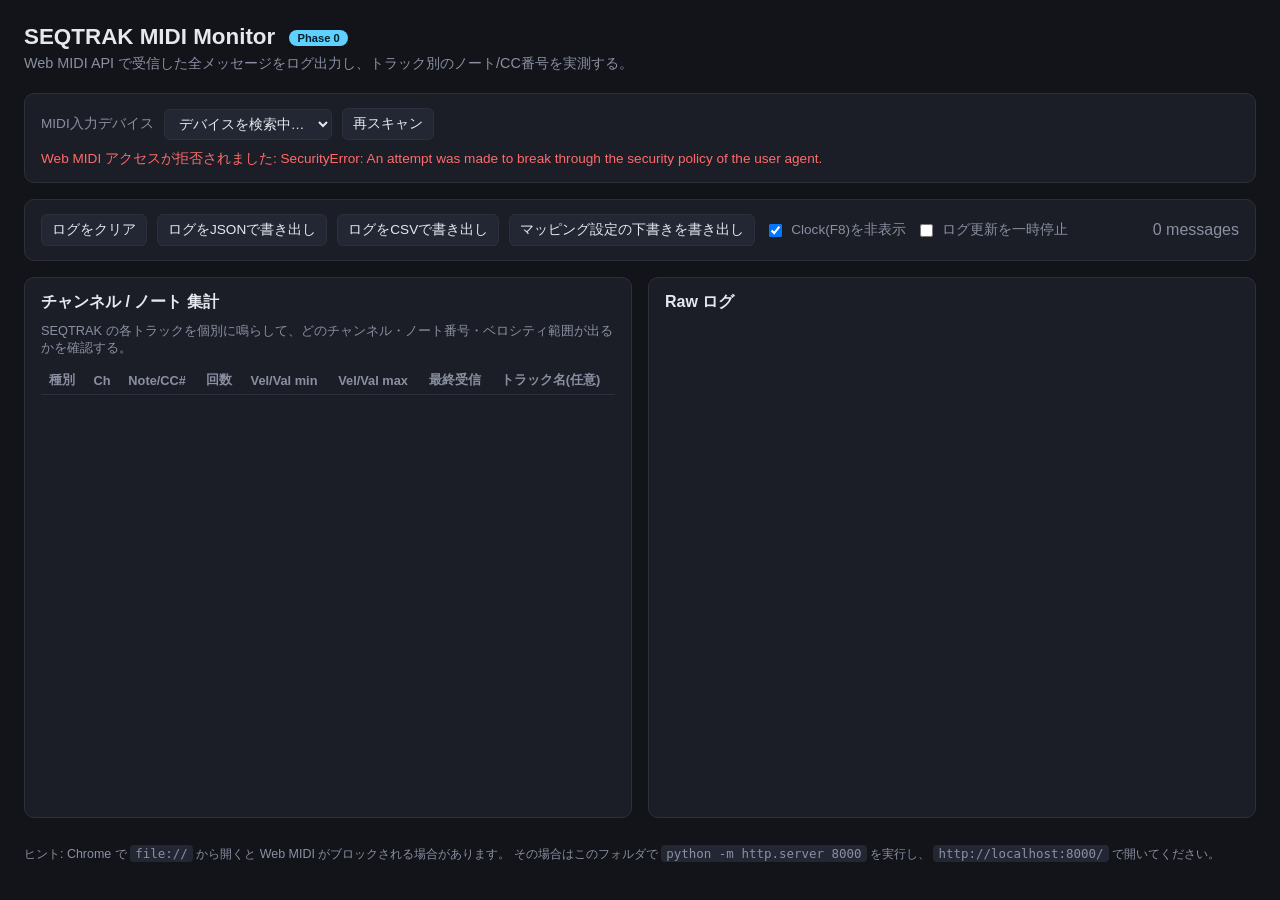
==== midi-monitor/index.html @ f365b064 "Initial project scaffold + Phase 0 MIDI monitor tool - Add project structure per requirements doc (d" ====
<!DOCTYPE html>
<html lang="ja">
<head>
<meta charset="UTF-8">
<meta name="viewport" content="width=device-width, initial-scale=1.0">
<title>MIDI Monitor — Phase 0</title>
<link rel="stylesheet" href="style.css">
</head>
<body>
<header>
  <h1>SEQTRAK MIDI Monitor <span class="phase">Phase 0</span></h1>
  <p class="sub">Web MIDI API で受信した全メッセージをログ出力し、トラック別のノート/CC番号を実測する。</p>
</header>

<section class="panel" id="connection-panel">
  <div class="row">
    <label for="input-select">MIDI入力デバイス</label>
    <select id="input-select"><option>デバイスを検索中…</option></select>
    <button id="refresh-btn">再スキャン</button>
  </div>
  <p id="status" class="status status-pending">Web MIDI へのアクセスを要求しています…</p>
</section>

<section class="panel">
  <div class="row controls">
    <button id="clear-btn">ログをクリア</button>
    <button id="export-log-btn">ログをJSONで書き出し</button>
    <button id="export-csv-btn">ログをCSVで書き出し</button>
    <button id="export-mapping-btn">マッピング設定の下書きを書き出し</button>
    <label class="checkbox"><input type="checkbox" id="pause-clock" checked> Clock(F8)を非表示</label>
    <label class="checkbox"><input type="checkbox" id="pause-log"> ログ更新を一時停止</label>
    <span class="count" id="msg-count">0 messages</span>
  </div>
</section>

<main class="columns">
  <section class="panel summary-panel">
    <h2>チャンネル / ノート 集計</h2>
    <p class="hint">SEQTRAK の各トラックを個別に鳴らして、どのチャンネル・ノート番号・ベロシティ範囲が出るかを確認する。</p>
    <table id="summary-table">
      <thead>
        <tr>
          <th>種別</th><th>Ch</th><th>Note/CC#</th>
          <th>回数</th><th>Vel/Val min</th><th>Vel/Val max</th><th>最終受信</th><th>トラック名(任意)</th>
        </tr>
      </thead>
      <tbody></tbody>
    </table>
  </section>

  <section class="panel log-panel">
    <h2>Raw ログ</h2>
    <div id="log" class="log"></div>
  </section>
</main>

<footer>
  <p>
    ヒント: Chrome で <code>file://</code> から開くと Web MIDI がブロックされる場合があります。
    その場合はこのフォルダで <code>python -m http.server 8000</code> を実行し、
    <code>http://localhost:8000/</code> で開いてください。
  </p>
</footer>

<script src="main.js"></script>
</body>
</html>
---- midi-monitor/style.css ----
:root {
  --bg: #12141a;
  --panel: #1b1e27;
  --border: #2c303c;
  --text: #e6e8ee;
  --muted: #8a90a2;
  --accent: #5fd0ff;
  --ok: #4ad991;
  --warn: #ffb454;
  --err: #ff6b6b;
  font-family: -apple-system, "Segoe UI", "Hiragino Sans", "Yu Gothic", sans-serif;
}

* { box-sizing: border-box; }

body {
  margin: 0;
  background: var(--bg);
  color: var(--text);
  padding: 24px;
}

header h1 {
  margin: 0 0 4px;
  font-size: 1.4rem;
}

.phase {
  font-size: 0.7rem;
  background: var(--accent);
  color: #04222c;
  padding: 2px 8px;
  border-radius: 999px;
  vertical-align: middle;
  margin-left: 8px;
}

header .sub {
  margin: 0 0 20px;
  color: var(--muted);
  font-size: 0.9rem;
}

.panel {
  background: var(--panel);
  border: 1px solid var(--border);
  border-radius: 10px;
  padding: 14px 16px;
  margin-bottom: 16px;
}

.row {
  display: flex;
  align-items: center;
  gap: 10px;
  flex-wrap: wrap;
}

.controls .count {
  margin-left: auto;
  color: var(--muted);
  font-variant-numeric: tabular-nums;
}

label { font-size: 0.85rem; color: var(--muted); }

select, button {
  background: #232733;
  color: var(--text);
  border: 1px solid var(--border);
  border-radius: 6px;
  padding: 6px 10px;
  font-size: 0.85rem;
  cursor: pointer;
}

button:hover { border-color: var(--accent); }

.checkbox { display: flex; align-items: center; gap: 6px; }

.status { margin: 10px 0 0; font-size: 0.85rem; }
.status-pending { color: var(--warn); }
.status-ok { color: var(--ok); }
.status-error { color: var(--err); }

.columns {
  display: grid;
  grid-template-columns: 1fr 1fr;
  gap: 16px;
}

@media (max-width: 900px) {
  .columns { grid-template-columns: 1fr; }
}

h2 { font-size: 1rem; margin: 0 0 10px; }
.hint { color: var(--muted); font-size: 0.8rem; margin: 0 0 10px; }

table {
  width: 100%;
  border-collapse: collapse;
  font-size: 0.8rem;
}

th, td {
  text-align: left;
  padding: 5px 8px;
  border-bottom: 1px solid var(--border);
  font-variant-numeric: tabular-nums;
}

th { color: var(--muted); font-weight: 600; }

td input[type="text"] {
  width: 100%;
  background: transparent;
  border: 1px solid transparent;
  color: var(--text);
  padding: 3px 4px;
  border-radius: 4px;
  font-size: 0.8rem;
}
td input[type="text"]:hover, td input[type="text"]:focus {
  border-color: var(--border);
  background: #10131a;
}

.log {
  height: 480px;
  overflow-y: auto;
  font-family: "SF Mono", Menlo, Consolas, monospace;
  font-size: 0.78rem;
  line-height: 1.5;
  white-space: pre;
}

.log .line { padding: 1px 0; border-bottom: 1px dashed rgba(255,255,255,0.03); }
.log .note-on { color: var(--ok); }
.log .note-off { color: var(--muted); }
.log .cc { color: var(--accent); }
.log .clock { color: #444a5a; }
.log .transport { color: var(--warn); font-weight: bold; }
.log .spp { color: #c792ea; }
.log .other { color: var(--text); }

footer {
  color: var(--muted);
  font-size: 0.78rem;
  margin-top: 8px;
}
footer code {
  background: #232733;
  padding: 1px 5px;
  border-radius: 4px;
}
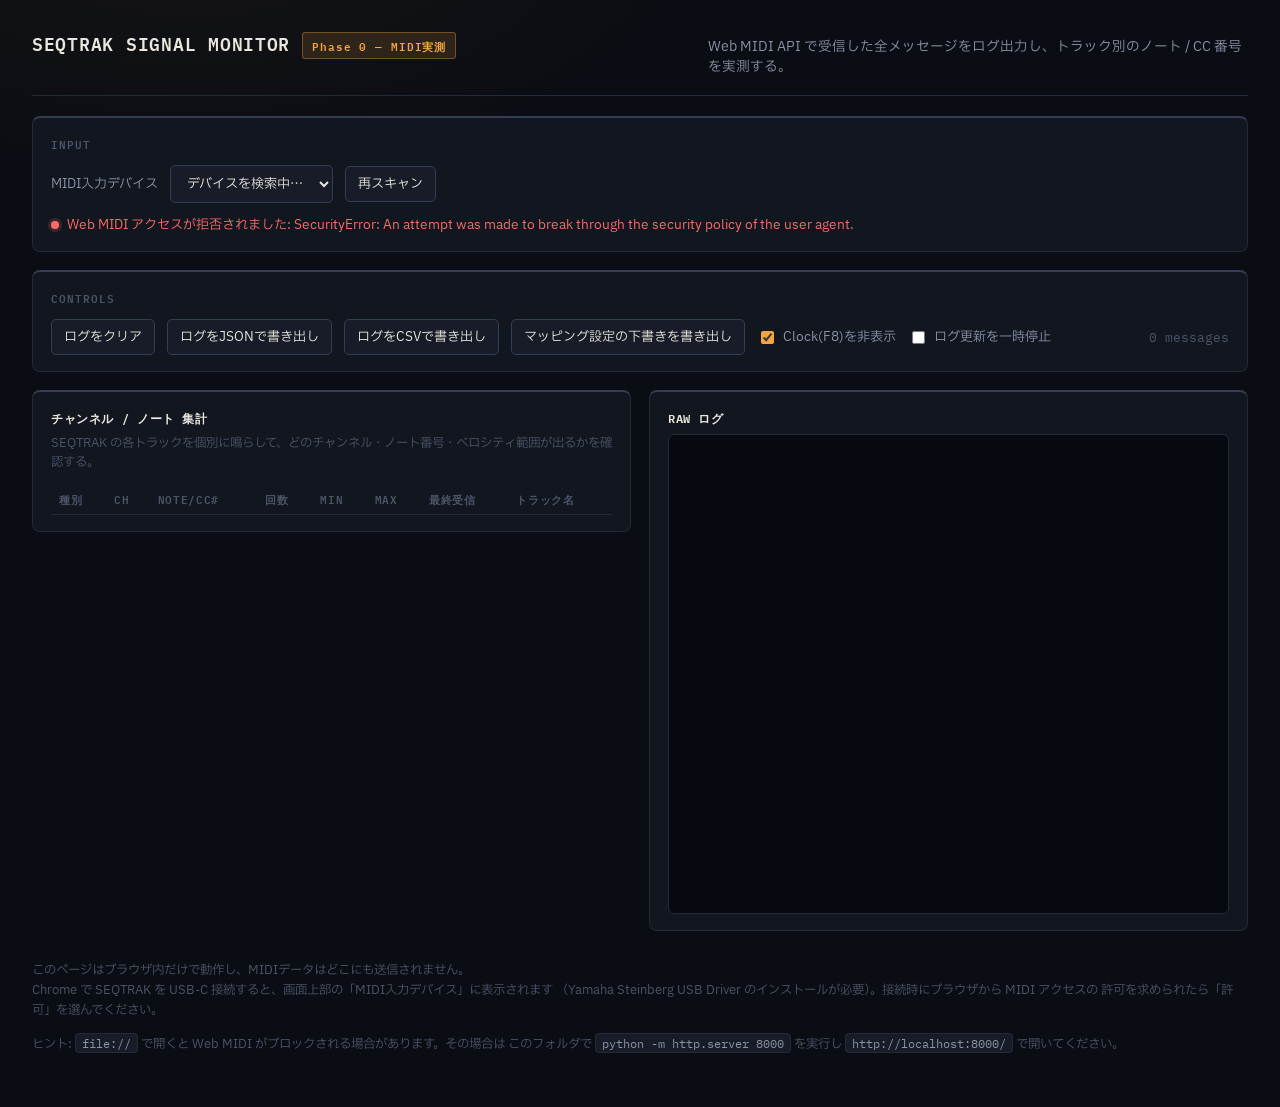
==== commit a38270c1: "Add GitHub Pages deploy for MIDI monitor; redesign UI Claude Artifact hosting blocks navigator.reque" ====
--- a/midi-monitor/index.html
+++ b/midi-monitor/index.html
@@ -3,25 +3,35 @@
 <head>
 <meta charset="UTF-8">
 <meta name="viewport" content="width=device-width, initial-scale=1.0">
-<title>MIDI Monitor — Phase 0</title>
+<title>SEQTRAK Signal Monitor — Phase 0</title>
+<link rel="preconnect" href="https://fonts.googleapis.com">
+<link rel="stylesheet" href="https://fonts.googleapis.com/css2?family=IBM+Plex+Sans+JP:wght@400;500;600;700&family=IBM+Plex+Mono:wght@400;500;600;700&display=swap">
 <link rel="stylesheet" href="style.css">
 </head>
 <body>
-<header>
-  <h1>SEQTRAK MIDI Monitor <span class="phase">Phase 0</span></h1>
-  <p class="sub">Web MIDI API で受信した全メッセージをログ出力し、トラック別のノート/CC番号を実測する。</p>
+<header class="device-strip">
+  <div class="title-block">
+    <h1>SEQTRAK Signal Monitor</h1>
+    <span class="phase-tag">Phase 0 — MIDI実測</span>
+  </div>
+  <p class="sub">Web MIDI API で受信した全メッセージをログ出力し、トラック別のノート / CC 番号を実測する。</p>
 </header>
 
 <section class="panel" id="connection-panel">
+  <p class="panel-label">Input</p>
   <div class="row">
     <label for="input-select">MIDI入力デバイス</label>
     <select id="input-select"><option>デバイスを検索中…</option></select>
     <button id="refresh-btn">再スキャン</button>
   </div>
-  <p id="status" class="status status-pending">Web MIDI へのアクセスを要求しています…</p>
+  <div class="status-line">
+    <span class="status-dot pending" id="status-dot"></span>
+    <span id="status" class="status-text pending">Web MIDI へのアクセスを要求しています…</span>
+  </div>
 </section>
 
 <section class="panel">
+  <p class="panel-label">Controls</p>
   <div class="row controls">
     <button id="clear-btn">ログをクリア</button>
     <button id="export-log-btn">ログをJSONで書き出し</button>
@@ -37,15 +47,17 @@
   <section class="panel summary-panel">
     <h2>チャンネル / ノート 集計</h2>
     <p class="hint">SEQTRAK の各トラックを個別に鳴らして、どのチャンネル・ノート番号・ベロシティ範囲が出るかを確認する。</p>
-    <table id="summary-table">
-      <thead>
-        <tr>
-          <th>種別</th><th>Ch</th><th>Note/CC#</th>
-          <th>回数</th><th>Vel/Val min</th><th>Vel/Val max</th><th>最終受信</th><th>トラック名(任意)</th>
-        </tr>
-      </thead>
-      <tbody></tbody>
-    </table>
+    <div class="table-wrap">
+      <table id="summary-table">
+        <thead>
+          <tr>
+            <th>種別</th><th>Ch</th><th>Note/CC#</th>
+            <th>回数</th><th>Min</th><th>Max</th><th>最終受信</th><th>トラック名</th>
+          </tr>
+        </thead>
+        <tbody></tbody>
+      </table>
+    </div>
   </section>
 
   <section class="panel log-panel">
@@ -56,12 +68,20 @@
 
 <footer>
   <p>
-    ヒント: Chrome で <code>file://</code> から開くと Web MIDI がブロックされる場合があります。
-    その場合はこのフォルダで <code>python -m http.server 8000</code> を実行し、
+    このページはブラウザ内だけで動作し、MIDIデータはどこにも送信されません。<br>
+    Chrome で SEQTRAK を USB-C 接続すると、画面上部の「MIDI入力デバイス」に表示されます
+    （Yamaha Steinberg USB Driver のインストールが必要）。接続時にブラウザから MIDI アクセスの
+    許可を求められたら「許可」を選んでください。
+  </p>
+  <p>
+    ヒント: <code>file://</code> で開くと Web MIDI がブロックされる場合があります。その場合は
+    このフォルダで <code>python -m http.server 8000</code> を実行し
     <code>http://localhost:8000/</code> で開いてください。
   </p>
 </footer>
 
+<div id="toast" class="toast" role="status" aria-live="polite"></div>
+
 <script src="main.js"></script>
 </body>
 </html>
--- a/midi-monitor/style.css
+++ b/midi-monitor/style.css
@@ -1,155 +1,346 @@
 :root {
-  --bg: #12141a;
-  --panel: #1b1e27;
-  --border: #2c303c;
-  --text: #e6e8ee;
-  --muted: #8a90a2;
-  --accent: #5fd0ff;
-  --ok: #4ad991;
-  --warn: #ffb454;
-  --err: #ff6b6b;
-  font-family: -apple-system, "Segoe UI", "Hiragino Sans", "Yu Gothic", sans-serif;
+  /* Night console palette — a hardware-panel look for a night-sky VJ tool. */
+  --bg: #0a0d13;
+  --panel: #12161f;
+  --panel-raised: #171c28;
+  --border: #232a38;
+  --border-strong: #333d54;
+  --text: #eae7de;
+  --text-dim: #8b93a8;
+  --text-faint: #4c5468;
+
+  --accent: #f2a541;       /* warm light-point amber — primary interactive */
+  --accent-soft: rgba(242, 165, 65, 0.14);
+
+  --note-on: #ffb74d;      /* triggered light point — warm, foreground neon */
+  --note-off: #5b6478;
+  --cc: #6fb7e0;           /* continuous control — cool, background window light */
+  --clock: #262d3d;
+  --transport: #ff7a59;
+  --spp: #c792ea;
+
+  --status-ok: #6fcf97;
+  --status-pending: #f2c94c;
+  --status-error: #ff6b6b;
+
+  --font-display: 'IBM Plex Mono', ui-monospace, 'SF Mono', Menlo, monospace;
+  --font-body: 'IBM Plex Sans JP', 'IBM Plex Sans', -apple-system, 'Hiragino Sans', 'Yu Gothic', sans-serif;
+  --font-mono: 'IBM Plex Mono', ui-monospace, 'SF Mono', Menlo, monospace;
 }
 
 * { box-sizing: border-box; }
 
 body {
   margin: 0;
-  background: var(--bg);
-  color: var(--text);
-  padding: 24px;
-}
-
-header h1 {
-  margin: 0 0 4px;
-  font-size: 1.4rem;
-}
-
-.phase {
-  font-size: 0.7rem;
-  background: var(--accent);
-  color: #04222c;
-  padding: 2px 8px;
-  border-radius: 999px;
-  vertical-align: middle;
-  margin-left: 8px;
-}
-
-header .sub {
-  margin: 0 0 20px;
-  color: var(--muted);
-  font-size: 0.9rem;
-}
+  background:
+    radial-gradient(ellipse 900px 500px at 15% -10%, rgba(242, 165, 65, 0.05), transparent 60%),
+    var(--bg);
+  color: var(--text);
+  font-family: var(--font-body);
+  padding: 28px 32px 40px;
+}
+
+a { color: var(--accent); }
+
+/* ---------- Header ---------- */
+
+.device-strip {
+  display: flex;
+  align-items: baseline;
+  justify-content: space-between;
+  flex-wrap: wrap;
+  gap: 8px 20px;
+  padding-bottom: 18px;
+  margin-bottom: 20px;
+  border-bottom: 1px solid var(--border);
+}
+
+.title-block {
+  display: flex;
+  align-items: baseline;
+  gap: 12px;
+  flex-wrap: wrap;
+}
+
+h1 {
+  margin: 0;
+  font-family: var(--font-display);
+  font-size: 1.15rem;
+  font-weight: 600;
+  letter-spacing: 0.04em;
+  text-transform: uppercase;
+  color: var(--text);
+}
+
+.phase-tag {
+  font-family: var(--font-display);
+  font-size: 0.68rem;
+  font-weight: 600;
+  letter-spacing: 0.08em;
+  background: var(--accent-soft);
+  color: var(--accent);
+  border: 1px solid rgba(242, 165, 65, 0.35);
+  padding: 3px 9px;
+  border-radius: 3px;
+}
+
+.device-strip .sub {
+  margin: 0;
+  color: var(--text-dim);
+  font-size: 0.85rem;
+  max-width: 60ch;
+}
+
+/* ---------- Panels ---------- */
 
 .panel {
   background: var(--panel);
   border: 1px solid var(--border);
-  border-radius: 10px;
-  padding: 14px 16px;
-  margin-bottom: 16px;
+  border-top: 2px solid var(--border-strong);
+  border-radius: 8px;
+  padding: 16px 18px;
+  margin-bottom: 18px;
+}
+
+.panel-label {
+  font-family: var(--font-display);
+  font-size: 0.7rem;
+  font-weight: 600;
+  letter-spacing: 0.09em;
+  text-transform: uppercase;
+  color: var(--text-faint);
+  margin: 0 0 12px;
 }
 
 .row {
   display: flex;
   align-items: center;
-  gap: 10px;
+  gap: 12px;
   flex-wrap: wrap;
 }
+
+label { font-size: 0.82rem; color: var(--text-dim); }
+
+select, button {
+  background: var(--panel-raised);
+  color: var(--text);
+  border: 1px solid var(--border-strong);
+  border-radius: 5px;
+  padding: 7px 12px;
+  font-family: var(--font-body);
+  font-size: 0.82rem;
+  cursor: pointer;
+  transition: border-color 0.15s ease, color 0.15s ease;
+}
+
+select:hover, button:hover { border-color: var(--accent); color: var(--accent); }
+select:focus-visible, button:focus-visible, input:focus-visible {
+  outline: 2px solid var(--accent);
+  outline-offset: 1px;
+}
+
+button:active { transform: translateY(1px); }
 
 .controls .count {
   margin-left: auto;
-  color: var(--muted);
+  color: var(--text-faint);
+  font-family: var(--font-mono);
   font-variant-numeric: tabular-nums;
-}
-
-label { font-size: 0.85rem; color: var(--muted); }
-
-select, button {
-  background: #232733;
-  color: var(--text);
-  border: 1px solid var(--border);
-  border-radius: 6px;
-  padding: 6px 10px;
-  font-size: 0.85rem;
-  cursor: pointer;
-}
-
-button:hover { border-color: var(--accent); }
-
-.checkbox { display: flex; align-items: center; gap: 6px; }
-
-.status { margin: 10px 0 0; font-size: 0.85rem; }
-.status-pending { color: var(--warn); }
-.status-ok { color: var(--ok); }
-.status-error { color: var(--err); }
+  font-size: 0.82rem;
+}
+
+.checkbox { display: flex; align-items: center; gap: 6px; cursor: pointer; }
+.checkbox input { accent-color: var(--accent); }
+
+/* ---------- Status ---------- */
+
+.status-line {
+  display: flex;
+  align-items: center;
+  gap: 8px;
+  margin: 12px 0 0;
+  font-size: 0.82rem;
+}
+
+.status-dot {
+  width: 8px;
+  height: 8px;
+  border-radius: 50%;
+  flex: none;
+  background: var(--status-pending);
+  box-shadow: 0 0 0 3px transparent;
+}
+.status-dot.ok { background: var(--status-ok); box-shadow: 0 0 0 3px rgba(111, 207, 151, 0.18); }
+.status-dot.pending { background: var(--status-pending); animation: pulse 1.6s ease-in-out infinite; }
+.status-dot.error { background: var(--status-error); box-shadow: 0 0 0 3px rgba(255, 107, 107, 0.18); }
+
+@keyframes pulse {
+  0%, 100% { opacity: 1; }
+  50% { opacity: 0.35; }
+}
+@media (prefers-reduced-motion: reduce) {
+  .status-dot.pending { animation: none; }
+}
+
+.status-text.ok { color: var(--status-ok); }
+.status-text.pending { color: var(--status-pending); }
+.status-text.error { color: var(--status-error); }
+
+/* ---------- Columns ---------- */
 
 .columns {
   display: grid;
   grid-template-columns: 1fr 1fr;
-  gap: 16px;
-}
-
-@media (max-width: 900px) {
+  gap: 18px;
+  align-items: start;
+}
+
+@media (max-width: 880px) {
   .columns { grid-template-columns: 1fr; }
 }
 
-h2 { font-size: 1rem; margin: 0 0 10px; }
-.hint { color: var(--muted); font-size: 0.8rem; margin: 0 0 10px; }
+.panel h2 {
+  font-family: var(--font-display);
+  font-size: 0.78rem;
+  font-weight: 600;
+  letter-spacing: 0.05em;
+  text-transform: uppercase;
+  color: var(--text);
+  margin: 0 0 6px;
+}
+
+.hint {
+  color: var(--text-faint);
+  font-size: 0.78rem;
+  margin: 0 0 12px;
+  line-height: 1.5;
+}
+
+/* ---------- Summary table ---------- */
+
+.table-wrap { overflow-x: auto; }
 
 table {
   width: 100%;
+  min-width: 560px;
   border-collapse: collapse;
-  font-size: 0.8rem;
+  font-size: 0.79rem;
+  font-family: var(--font-mono);
 }
 
 th, td {
   text-align: left;
-  padding: 5px 8px;
+  padding: 6px 8px;
   border-bottom: 1px solid var(--border);
   font-variant-numeric: tabular-nums;
-}
-
-th { color: var(--muted); font-weight: 600; }
+  white-space: nowrap;
+}
+
+th {
+  color: var(--text-faint);
+  font-weight: 600;
+  font-size: 0.7rem;
+  letter-spacing: 0.06em;
+  text-transform: uppercase;
+}
+
+tbody tr:hover { background: rgba(255, 255, 255, 0.02); }
+
+.type-pill {
+  display: inline-block;
+  padding: 1px 7px;
+  border-radius: 999px;
+  font-size: 0.7rem;
+  font-weight: 600;
+  letter-spacing: 0.02em;
+}
+.type-pill.note_on   { background: rgba(255, 183, 77, 0.14); color: var(--note-on); }
+.type-pill.note_off  { background: rgba(91, 100, 120, 0.18); color: var(--note-off); }
+.type-pill.cc        { background: rgba(111, 183, 224, 0.14); color: var(--cc); }
+.type-pill.poly_at   { background: rgba(199, 146, 234, 0.14); color: var(--spp); }
 
 td input[type="text"] {
   width: 100%;
+  min-width: 110px;
   background: transparent;
   border: 1px solid transparent;
-  color: var(--text);
-  padding: 3px 4px;
+  color: var(--accent);
+  font-family: var(--font-mono);
+  padding: 4px 6px;
   border-radius: 4px;
-  font-size: 0.8rem;
-}
+  font-size: 0.79rem;
+}
+td input[type="text"]::placeholder { color: var(--text-faint); }
 td input[type="text"]:hover, td input[type="text"]:focus {
-  border-color: var(--border);
-  background: #10131a;
-}
+  border-color: var(--border-strong);
+  background: var(--panel-raised);
+}
+
+/* ---------- Log ---------- */
 
 .log {
   height: 480px;
   overflow-y: auto;
-  font-family: "SF Mono", Menlo, Consolas, monospace;
+  background: #070911;
+  border: 1px solid var(--border);
+  border-radius: 6px;
+  padding: 10px 12px;
+  font-family: var(--font-mono);
+  font-size: 0.76rem;
+  line-height: 1.55;
+}
+
+.log .line {
+  padding: 1px 0;
+  white-space: pre;
+  font-variant-numeric: tabular-nums;
+}
+.log .note-on { color: var(--note-on); }
+.log .note-off { color: var(--note-off); }
+.log .cc { color: var(--cc); }
+.log .clock { color: var(--clock); }
+.log .transport { color: var(--transport); font-weight: 600; }
+.log .spp { color: var(--spp); }
+.log .other { color: var(--text-dim); }
+
+/* ---------- Footer ---------- */
+
+footer {
+  color: var(--text-faint);
   font-size: 0.78rem;
-  line-height: 1.5;
-  white-space: pre;
-}
-
-.log .line { padding: 1px 0; border-bottom: 1px dashed rgba(255,255,255,0.03); }
-.log .note-on { color: var(--ok); }
-.log .note-off { color: var(--muted); }
-.log .cc { color: var(--accent); }
-.log .clock { color: #444a5a; }
-.log .transport { color: var(--warn); font-weight: bold; }
-.log .spp { color: #c792ea; }
-.log .other { color: var(--text); }
-
-footer {
-  color: var(--muted);
-  font-size: 0.78rem;
-  margin-top: 8px;
+  line-height: 1.6;
+  margin-top: 4px;
 }
 footer code {
-  background: #232733;
-  padding: 1px 5px;
+  background: var(--panel-raised);
+  border: 1px solid var(--border);
+  padding: 1px 6px;
   border-radius: 4px;
-}
+  font-family: var(--font-mono);
+  color: var(--text-dim);
+}
+
+/* ---------- Toast ---------- */
+
+.toast {
+  position: fixed;
+  left: 50%;
+  bottom: 26px;
+  transform: translate(-50%, 12px);
+  background: var(--panel-raised);
+  border: 1px solid var(--border-strong);
+  color: var(--text);
+  font-size: 0.82rem;
+  padding: 9px 16px;
+  border-radius: 6px;
+  box-shadow: 0 8px 24px rgba(0, 0, 0, 0.4);
+  opacity: 0;
+  pointer-events: none;
+  transition: opacity 0.18s ease, transform 0.18s ease;
+  z-index: 20;
+}
+.toast.show { opacity: 1; transform: translate(-50%, 0); }
+.toast.ok { border-color: rgba(111, 207, 151, 0.4); color: var(--status-ok); }
+@media (prefers-reduced-motion: reduce) {
+  .toast { transition: opacity 0.18s ease; }
+}
